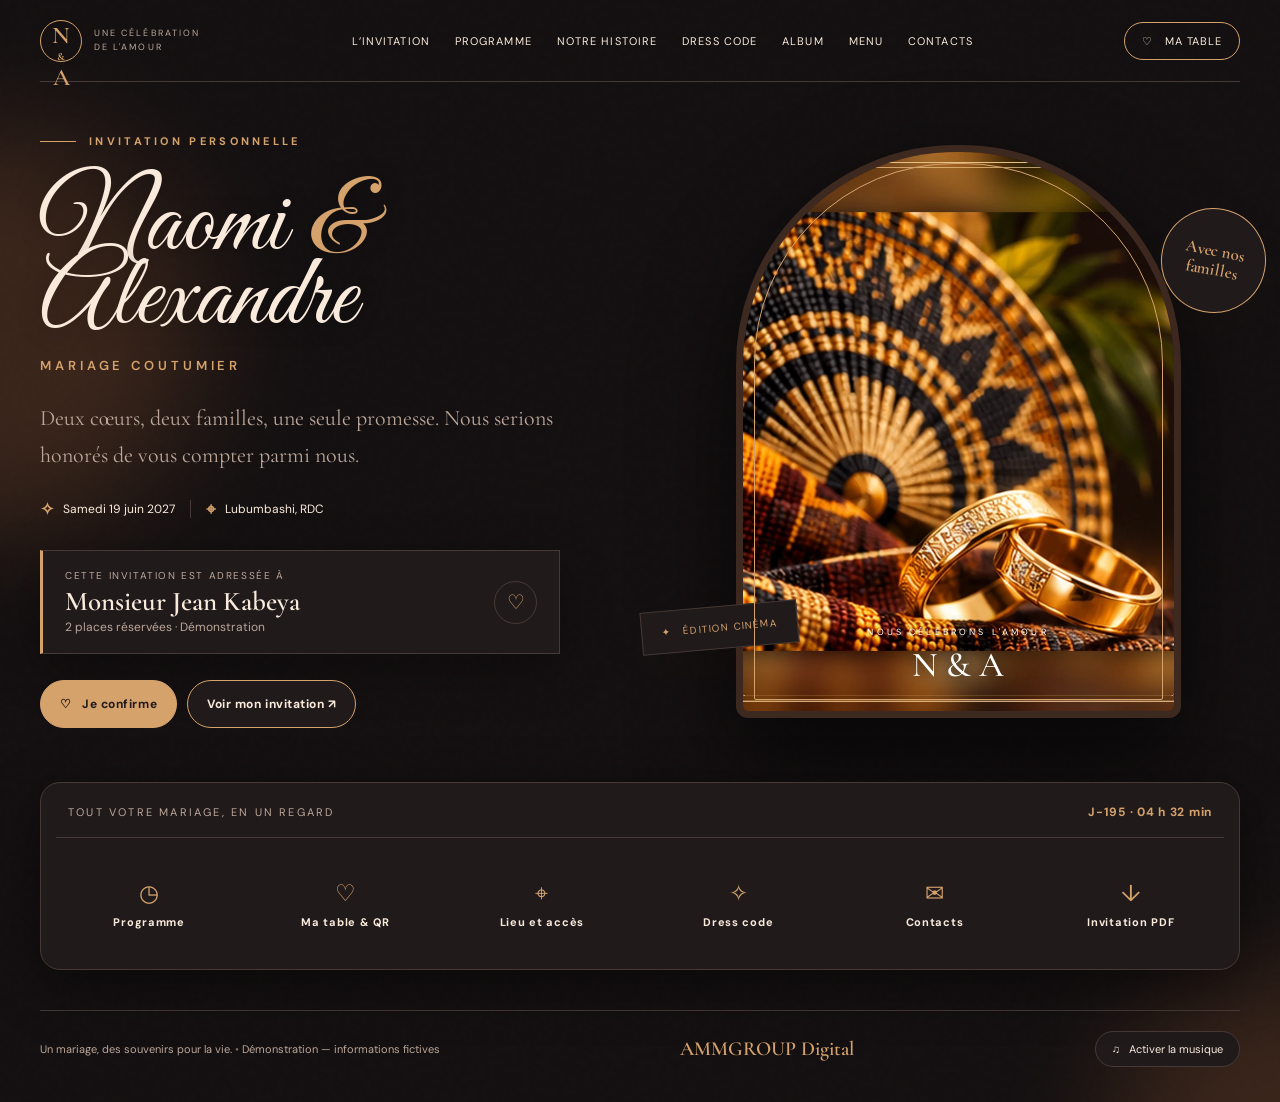
==== cinema/index.html @ 153737e4 "feat: initialisation AMMGROUP Invitations Premium V2" ====
<!doctype html><html lang="fr"><head><meta charset="utf-8"><meta name="viewport" content="width=device-width,initial-scale=1"><meta name="theme-color" content="#130f10"><title>Notre Histoire - Cinéma | Invitation au mariage coutumier — AMMGROUP Digital</title><meta name="description" content="Invitation interactive et personnalisée au mariage coutumier de Naomi et Alexandre. Programme, RSVP, table, PDF et contacts."><link rel="preconnect" href="https://fonts.googleapis.com"><link rel="stylesheet" href="../assets/base.css"><link rel="stylesheet" href="style.css"><link rel="icon" href="../assets/favicon.svg" type="image/svg+xml"></head><body data-theme="cinema"><div class="app-shell"><div class="grain"></div><div class="bg-orb orb-1"></div><div class="bg-orb orb-2"></div><div class="wrap"><header class="head"><a class="mark" href="../" aria-label="AMMGROUP : choisir un autre modèle"><span class="mark-icon">N<span style="font-size:11px">&</span>A</span><span class="mark-caption">Une célébration<br>de l'amour</span></a><nav class="desktop-nav" aria-label="Navigation principale"><button data-open="invitation">L’invitation</button><button data-open="programme">Programme</button><button data-open="histoire">Notre histoire</button><button data-open="tenue">Dress code</button><button data-open="galerie">Album</button><button data-open="menu">Menu</button><button data-open="contact">Contacts</button></nav><button class="header-action" data-open="table">♡ &nbsp; Ma table</button><button class="menu-toggle" id="menu-toggle" aria-label="Ouvrir le menu" aria-expanded="false" aria-controls="mobile-nav">☰</button></header><nav class="mobile-nav" id="mobile-nav" aria-label="Navigation mobile"><button data-open="invitation">L’invitation</button><button data-open="programme">Programme</button><button data-open="histoire">Notre histoire</button><button data-open="tenue">Dress code</button><button data-open="galerie">Album</button><button data-open="menu">Menu</button><button data-open="table">Ma table & QR</button><button data-open="contact">Contacts</button></nav><main><section class="hero"><div class="hero-copy reveal"><div class="hero-overline eyebrow">Invitation personnelle</div><h1><span id="couple-first">Naomi <span class="amp">&</span></span><span id="couple-second">Alexandre</span></h1><div class="occasion">Mariage coutumier</div><p class="lead">Deux cœurs, deux familles, une seule promesse. Nous serions honorés de vous compter parmi nous.</p><div class="mini-meta"><span><b>✧</b> <span data-date>19 juin 2027</span></span><i></i><span><b>⌖</b><span data-city>Lubumbashi, RDC</span></span></div><div class="personal"><div><div class="small">Cette invitation est adressée à</div><div class="guest" id="guest-name">Monsieur Jean Kabeya</div><div class="access" id="guest-places">2 places réservées • Démonstration</div></div><div class="seal">♡</div></div><div class="cta-row"><button class="btn primary" data-open="rsvp">♡ &nbsp; Je confirme</button><button class="btn secondary" data-open="invitation">Voir mon invitation ↗</button></div></div><div class="hero-art reveal2"><div class="art-panel"><img id="couple-photo" src="../assets/union-cinema.webp" alt="Illustration élégante d'alliances, de fleurs et d'ornements pour un mariage coutumier"><div class="art-overlay"><span>Nous célébrons l'amour</span><strong id="couple-art">N & A</strong></div></div><div class="art-sticker">Avec nos<br>familles</div><div class="art-detail">✦ &nbsp; édition cinéma</div></div></section><section class="bottom-bar reveal3" aria-label="Accès rapides"><div class="bar-top"><div class="caption">Tout votre mariage, en un regard</div><div class="countdown" id="countdown" aria-live="off">Chargement du compte à rebours…</div></div><div class="quick-grid"><button class="quick" data-open="programme"><span class="quick-icon">◷</span><span>Programme</span></button><button class="quick" data-open="table"><span class="quick-icon">♡</span><span>Ma table & QR</span></button><button class="quick" data-open="lieu"><span class="quick-icon">⌖</span><span>Lieu et accès</span></button><button class="quick" data-open="tenue"><span class="quick-icon">✧</span><span>Dress code</span></button><button class="quick" data-open="contact"><span class="quick-icon">✉</span><span>Contacts</span></button><button class="quick" data-open="pdf"><span class="quick-icon">↓</span><span>Invitation PDF</span></button></div></section></main><footer class="footer"><div>Un mariage, des souvenirs pour la vie. <span style="opacity:.6">•</span> <span id="footer-demo">Démonstration — informations fictives</span></div><span class="brand-sign">AMMGROUP Digital</span><button class="music" id="music-toggle" aria-pressed="false" title="La musique ne se lance que sur demande">♫ &nbsp; Activer la musique</button></footer></div></div><dialog id="content-dialog" aria-labelledby="dialog-title"><div class="dialog-head"><div><span class="kicker" id="dialog-kicker">Notre célébration</span><h2 id="dialog-title">Détails</h2></div><button class="dialog-close" id="dialog-close" aria-label="Fermer">×</button></div><div class="dialog-body" id="dialog-body"></div></dialog><div class="float-note" id="toast" hidden role="status"></div><audio id="music-audio" src="../assets/musique-originale.wav" loop preload="none"></audio><script src="../assets/config.js"></script><script src="../assets/site.js"></script></body></html>
---- assets/base.css ----
@import url('https://fonts.googleapis.com/css2?family=DM+Sans:wght@400;500;600;700&family=Cormorant+Garamond:wght@400;500;600;700&family=Great+Vibes&display=swap');
:root{--font-body:'DM Sans',Arial,sans-serif;--font-title:'Cormorant Garamond',Georgia,serif;--font-script:'Great Vibes','URW Chancery L','Brush Script MT',cursive;--bg:#fcfaf7;--paper:#fffefa;--ink:#342620;--muted:#89796e;--accent:#a47b43;--accent2:#d7af70;--line:#e4d8ca;--light:#f3ecdf;--dark:#37281c;--hero-image:none;--shadow:0 16px 45px rgba(53,34,13,.08)}
*{box-sizing:border-box}html{scroll-behavior:smooth}body{margin:0;background:var(--bg);color:var(--ink);font-family:var(--font-body);-webkit-font-smoothing:antialiased}button,input,textarea{font:inherit}button,a{ -webkit-tap-highlight-color:transparent}a{color:inherit}button{cursor:pointer}button:focus-visible,a:focus-visible,input:focus-visible{outline:3px solid var(--accent2);outline-offset:3px}.app-shell{min-height:100dvh;position:relative;overflow:hidden}.grain{position:absolute;inset:0;pointer-events:none;opacity:.11;background-image:url("data:image/svg+xml,%3Csvg viewBox='0 0 180 180' xmlns='http://www.w3.org/2000/svg'%3E%3Cfilter id='n'%3E%3CfeTurbulence type='fractalNoise' baseFrequency='.9' numOctaves='3' stitchTiles='stitch'/%3E%3C/filter%3E%3Crect width='180' height='180' filter='url(%23n)' opacity='.14'/%3E%3C/svg%3E");z-index:0}.bg-orb{position:absolute;border-radius:50%;pointer-events:none;filter:blur(60px);opacity:.33}.orb-1{width:400px;height:400px;background:var(--accent2);top:12%;left:-200px}.orb-2{width:350px;height:350px;background:var(--accent2);bottom:-220px;right:-180px}.wrap{width:min(1200px,calc(100% - 64px));margin:auto;position:relative;z-index:1}.head{height:82px;display:flex;align-items:center;justify-content:space-between;border-bottom:1px solid var(--line);gap:22px;position:relative;z-index:6}.mark{display:flex;align-items:center;gap:12px;text-decoration:none}.mark-icon{border:1px solid var(--accent);display:grid;place-items:center;width:42px;height:42px;border-radius:50%;font:600 24px var(--font-title);color:var(--accent)}.mark-caption{font-size:9px;letter-spacing:.23em;text-transform:uppercase;line-height:1.55;color:var(--muted)}.desktop-nav{display:flex;gap:25px;align-items:center}.desktop-nav button{border:0;background:none;padding:8px 0;font-size:11px;letter-spacing:.10em;text-transform:uppercase;color:var(--ink)}.desktop-nav button:hover{color:var(--accent)}.header-action{background:transparent;border:1px solid var(--accent);border-radius:99px;padding:11px 17px;font-size:11px;letter-spacing:.08em;text-transform:uppercase;color:var(--ink);white-space:nowrap}.header-action:hover{background:var(--accent);color:var(--bg)}.menu-toggle{display:none;border:1px solid var(--line);background:var(--paper);color:var(--ink);width:44px;height:44px;border-radius:50%;font-size:20px}.mobile-nav{display:none}.eyebrow{font-size:11px;letter-spacing:.30em;text-transform:uppercase;color:var(--accent);font-weight:700}.hero{min-height:600px;display:grid;grid-template-columns:1.08fr .92fr;gap:55px;align-items:center;padding:40px 0 32px}.hero-copy{padding:12px 0}.hero-overline{display:flex;align-items:center;gap:13px}.hero-overline::before{content:'';width:36px;height:1px;background:var(--accent)}.hero h1{font:500 clamp(4.8rem,8vw,8.7rem)/.72 var(--font-script);margin:42px 0 20px;letter-spacing:0;color:var(--ink)}.hero h1 span{display:block;white-space:nowrap}.hero h1 .amp{display:inline;color:var(--accent);padding:0 7px}.occasion{font:600 13px var(--font-body);text-transform:uppercase;letter-spacing:.30em;color:var(--accent);margin-top:20px}.lead{font:400 clamp(18px,2vw,22px)/1.65 var(--font-title);max-width:540px;color:var(--muted);margin:26px 0 25px}.mini-meta{display:flex;gap:15px;align-items:center;flex-wrap:wrap;font-size:12px;color:var(--ink)}.mini-meta span{display:flex;align-items:center;gap:9px}.mini-meta b{color:var(--accent);font-size:17px}.mini-meta i{width:1px;height:18px;background:var(--line)}.personal{margin:30px 0 26px;padding:18px 22px;background:var(--paper);border:1px solid var(--line);border-left:3px solid var(--accent);box-shadow:var(--shadow);max-width:520px;display:flex;justify-content:space-between;gap:15px;align-items:center}.personal .small{font-size:10px;letter-spacing:.16em;color:var(--muted);text-transform:uppercase}.personal .guest{font:600 27px/1.05 var(--font-title);margin:6px 0 3px}.personal .access{font-size:12px;color:var(--muted)}.personal .seal{width:43px;height:43px;border:1px solid var(--line);border-radius:50%;display:grid;place-items:center;font-size:20px;color:var(--accent);flex-shrink:0}.cta-row{display:flex;gap:10px;flex-wrap:wrap}.btn{border:1px solid var(--line);padding:15px 19px;border-radius:100px;background:var(--paper);color:var(--ink);font-size:12px;font-weight:700;letter-spacing:.045em;display:inline-flex;justify-content:center;align-items:center;gap:10px;text-decoration:none;transition:transform .18s,background .18s,box-shadow .18s}.btn:hover{transform:translateY(-2px);box-shadow:var(--shadow)}.btn.primary{color:var(--paper);background:var(--accent);border-color:var(--accent)}.btn.secondary{border-color:var(--accent)}.btn.ghost{background:transparent}.btn:disabled{opacity:.46;cursor:not-allowed;transform:none}.hero-art{position:relative;min-height:550px;display:grid;place-items:center}.art-panel{width:min(100%,445px);aspect-ratio:4/5.15;background:var(--paper);position:relative;border-radius:220px 220px 12px 12px;overflow:hidden;box-shadow:0 34px 80px rgba(32,18,12,.18);border:7px solid var(--paper)}.art-panel:before{content:'';position:absolute;inset:11px;border:1px solid var(--accent2);border-radius:200px 200px 2px 2px;z-index:2;pointer-events:none}.art-panel img{width:100%;height:100%;object-fit:cover;object-position:center;display:block}.art-overlay{position:absolute;left:24px;right:24px;bottom:25px;text-align:center;z-index:3;color:white;text-shadow:0 2px 15px rgba(0,0,0,.65)}.art-overlay span{font-size:9px;letter-spacing:.35em;text-transform:uppercase}.art-overlay strong{font:500 35px var(--font-title);display:block;margin-top:4px}.art-sticker{position:absolute;width:105px;height:105px;right:-26px;top:11%;border-radius:50%;border:1px solid var(--accent);background:var(--paper);display:flex;align-items:center;justify-content:center;text-align:center;padding:10px;font:600 17px/1.1 var(--font-title);transform:rotate(11deg);color:var(--accent);box-shadow:var(--shadow)}.art-detail{position:absolute;left:-35px;bottom:12%;background:var(--paper);border:1px solid var(--line);box-shadow:var(--shadow);padding:14px 19px;font-size:10px;letter-spacing:.12em;text-transform:uppercase;color:var(--accent);transform:rotate(-5deg)}.bottom-bar{margin:10px 0 40px;position:relative;z-index:2;background:var(--paper);border:1px solid var(--line);box-shadow:var(--shadow);padding:15px;border-radius:20px}.bar-top{display:flex;justify-content:space-between;align-items:center;gap:20px;padding:6px 12px 17px;border-bottom:1px solid var(--line)}.bar-top .caption{font-size:11px;letter-spacing:.2em;text-transform:uppercase;color:var(--muted)}.countdown{font-size:12px;letter-spacing:.06em;color:var(--accent);font-weight:700}.quick-grid{display:grid;grid-template-columns:repeat(6,1fr);gap:10px;padding-top:15px}.quick{display:flex;flex-direction:column;align-items:center;justify-content:center;min-height:101px;border-radius:14px;background:transparent;border:1px solid transparent;gap:11px;color:var(--ink);transition:background .2s,transform .2s,border-color .2s}.quick:hover{background:var(--light);border-color:var(--line);transform:translateY(-3px)}.quick-icon{font-size:23px;color:var(--accent);height:26px}.quick span:last-child{font-size:11px;font-weight:700;letter-spacing:.065em}.footer{border-top:1px solid var(--line);padding:20px 0 35px;display:flex;align-items:center;justify-content:space-between;gap:15px;font-size:11px;color:var(--muted)}.footer .brand-sign{font:600 20px var(--font-title);color:var(--accent)}.music{display:flex;align-items:center;gap:8px;border:1px solid var(--line);padding:10px 16px;background:var(--paper);border-radius:30px;color:var(--ink);font-size:11px}.music[aria-pressed=true]{border-color:var(--accent);color:var(--accent)}.float-note{position:fixed;bottom:18px;right:18px;z-index:8;background:var(--dark);color:#fff;padding:10px 16px;border-radius:50px;box-shadow:var(--shadow);font-size:11px;letter-spacing:.03em;max-width:calc(100% - 36px)}dialog{border:0;padding:0;width:min(630px,calc(100% - 30px));max-height:min(88dvh,850px);background:var(--paper);color:var(--ink);box-shadow:0 35px 110px rgba(20,13,8,.4);border-radius:19px;overflow:hidden}dialog::backdrop{background:rgba(18,11,16,.69);backdrop-filter:blur(8px)}.dialog-head{padding:24px 28px 18px;border-bottom:1px solid var(--line);display:flex;align-items:flex-start;justify-content:space-between;gap:20px}.dialog-head .kicker{color:var(--accent);letter-spacing:.22em;text-transform:uppercase;font-size:10px;font-weight:700}.dialog-head h2{font:500 45px/1 var(--font-title);margin:9px 0 0}.dialog-close{width:37px;height:37px;border:1px solid var(--line);border-radius:50%;background:transparent;color:var(--ink);font-size:23px;flex:none}.dialog-body{padding:25px 28px 30px;overflow-y:auto;max-height:calc(min(88dvh,850px) - 106px)}.dialog-body p{line-height:1.75;color:var(--muted);font-size:14px}.stack{display:grid;gap:13px}.infocard{padding:18px;border:1px solid var(--line);border-radius:12px;background:var(--bg)}.infocard h3{font:600 25px var(--font-title);margin:0 0 8px}.infocard p{margin:0}.timeline{display:grid;gap:0;padding-left:8px}.timeline-item{display:grid;grid-template-columns:75px 1fr;gap:14px;padding:10px 0 18px;position:relative}.timeline-item:not(:last-child):before{content:'';width:1px;background:var(--line);position:absolute;left:87px;top:40px;bottom:-3px}.time{font-weight:700;color:var(--accent);font-size:14px;padding-top:3px}.timeline-copy{position:relative;padding-left:17px}.timeline-copy:before{content:'';width:8px;height:8px;border-radius:50%;background:var(--accent);position:absolute;left:-3px;top:10px}.timeline-copy h3{margin:0;font:600 23px var(--font-title)}.timeline-copy p{margin:5px 0 0}.field{display:grid;gap:8px;font-size:12px;font-weight:700;color:var(--ink)}.field input,.field textarea{border:1px solid var(--line);background:var(--bg);border-radius:10px;padding:13px 15px;color:var(--ink);width:100%}.option-grid{display:grid;grid-template-columns:1fr 1fr;gap:10px;margin:7px 0}.choice{position:relative;padding:14px;display:flex;align-items:center;gap:8px;border:1px solid var(--line);border-radius:12px;font-size:12px}.choice:has(input:checked){border-color:var(--accent);background:var(--light)}.choice input{accent-color:var(--accent)}.muted{color:var(--muted)}.mini-grid{display:grid;grid-template-columns:repeat(2,1fr);gap:12px}.table-ticket{background:var(--bg);border:1px solid var(--line);border-radius:16px;padding:20px;text-align:center}.table-ticket .guest{font:500 31px var(--font-title)}.table-name{font:500 49px var(--font-title);color:var(--accent);line-height:1.1;margin:7px 0}.qr-wrap{display:inline-grid;place-items:center;position:relative;margin:18px auto 10px;padding:15px;border:2px solid var(--accent);border-radius:30px 30px 20px 20px;background:white}.qr-wrap:before{content:'♡';font:500 30px var(--font-title);position:absolute;top:-24px;color:var(--accent);background:var(--bg);padding:0 10px}.qr-wrap img{width:176px;height:176px;display:block;image-rendering:pixelated}.label{display:block;font-size:10px;letter-spacing:.18em;text-transform:uppercase;color:var(--muted)}.code{font:700 11px var(--font-body);color:var(--accent);letter-spacing:.12em}.contact-person{padding:16px;border:1px solid var(--line);border-radius:12px}.contact-buttons{display:flex;gap:7px;flex-wrap:wrap;margin-top:12px}.contact-buttons a{font-size:11px;padding:10px 13px}.gallery{display:grid;grid-template-columns:repeat(3,1fr);gap:9px}.gallery figure{margin:0;background:var(--light);height:155px;overflow:hidden;border-radius:10px}.gallery figure img{width:100%;height:100%;object-fit:cover}.gallery img.grayscale{filter:grayscale(1)}.notice{background:var(--light);border-left:3px solid var(--accent);padding:13px;font-size:12px;color:var(--muted);line-height:1.6;border-radius:0 8px 8px 0}.visually-hidden{position:absolute!important;height:1px;width:1px;overflow:hidden;clip:rect(0,0,0,0)}.reveal{animation:appear .8s ease both}.reveal2{animation:appear .95s .17s ease both}.reveal3{animation:appear 1s .32s ease both}@keyframes appear{from{opacity:0;transform:translateY(15px)}to{opacity:1;transform:translateY(0)}}
@media(max-width:1060px){.desktop-nav{gap:13px}.desktop-nav button{font-size:10px}.hero{gap:24px}.hero h1{font-size:clamp(4rem,8vw,7.5rem)}.art-sticker{right:-10px}.art-detail{left:-12px}}
@media(max-width:820px){.wrap{width:min(100% - 36px,640px)}.head{height:72px}.desktop-nav,.header-action{display:none}.menu-toggle{display:grid;place-items:center}.mobile-nav{display:none;position:absolute;left:0;right:0;top:72px;background:var(--paper);box-shadow:var(--shadow);padding:10px;border:1px solid var(--line);border-radius:0 0 16px 16px;z-index:15;grid-template-columns:1fr 1fr;gap:8px}.mobile-nav.open{display:grid}.mobile-nav button{border:1px solid var(--line);padding:15px 7px;border-radius:10px;color:var(--ink);background:var(--bg);font-size:12px}.hero{display:flex;flex-direction:column-reverse;min-height:auto;gap:13px;padding:20px 0 22px}.hero-art{min-height:0;width:min(100%,440px);margin:auto}.art-panel{width:min(100%,370px);aspect-ratio:16/13;border-radius:170px 170px 12px 12px}.art-panel:before{border-radius:160px 160px 3px 3px}.art-panel img{object-position:center 45%}.art-overlay strong{font-size:24px}.art-sticker{width:72px;height:72px;right:0;top:10%;font-size:13px}.art-detail{left:-6px;bottom:14%;font-size:8px}.hero-copy{text-align:center;width:100%}.hero-overline{justify-content:center}.hero h1{font-size:clamp(4.3rem,14vw,7rem);margin:30px 0 10px}.hero h1 span{white-space:normal}.lead{margin:15px auto 20px;font-size:19px;line-height:1.35}.occasion{margin-top:12px;font-size:10px}.mini-meta{justify-content:center;font-size:11px}.personal{text-align:left;margin:20px auto;max-width:420px}.cta-row{justify-content:center}.bottom-bar{margin-bottom:20px}.quick-grid{grid-template-columns:repeat(3,1fr);gap:3px}.quick{min-height:88px;gap:7px}.quick span:last-child{font-size:10px}.bar-top{align-items:flex-start}.countdown{text-align:right}.footer{flex-wrap:wrap}.float-note{bottom:10px}.footer .brand-sign{display:none}}
@media(max-width:450px){.wrap{width:calc(100% - 28px)}.mark-caption{font-size:8px}.mark-icon{width:37px;height:37px}.hero-art{width:100%}.art-panel{width:100%;aspect-ratio:4/3.4}.hero h1{font-size:clamp(3.75rem,17vw,6.5rem)}.cta-row .btn{flex:1;font-size:11px;padding:14px 10px}.personal .guest{font-size:23px}.bar-top{padding:5px 3px 12px}.bar-top .caption{font-size:10px}.countdown{font-size:10px}.bottom-bar{padding:10px}.quick{min-height:82px}.quick-icon{font-size:21px}.footer{justify-content:center;text-align:center}.dialog-head{padding:20px}.dialog-head h2{font-size:37px}.dialog-body{padding:18px 20px 24px}.mini-grid{grid-template-columns:1fr}.option-grid{grid-template-columns:1fr}.gallery figure{height:100px}}
@media(prefers-reduced-motion:reduce){*,*:before,*:after{scroll-behavior:auto!important;animation:none!important;transition:none!important}}
---- cinema/style.css ----
body{--bg:#130f10;--paper:#211a1b;--ink:#f9eadc;--muted:#bca79a;--accent:#d5a26c;--accent2:#89522f;--line:#473a36;--light:#332622;--dark:#0b0909}.hero{grid-template-columns:1fr .97fr}.hero h1{text-shadow:0 3px 25px #0005}.art-panel{border-color:#3e2921;box-shadow:0 35px 95px #000a}.art-panel:before{border-color:#d5a26c}.personal{box-shadow:0 15px 50px #0005}.bottom-bar{box-shadow:0 15px 55px #0007}.qr-wrap{background:white}.art-overlay{text-shadow:0 1px 15px #000}.float-note{background:#d5a26c;color:#1a1110}
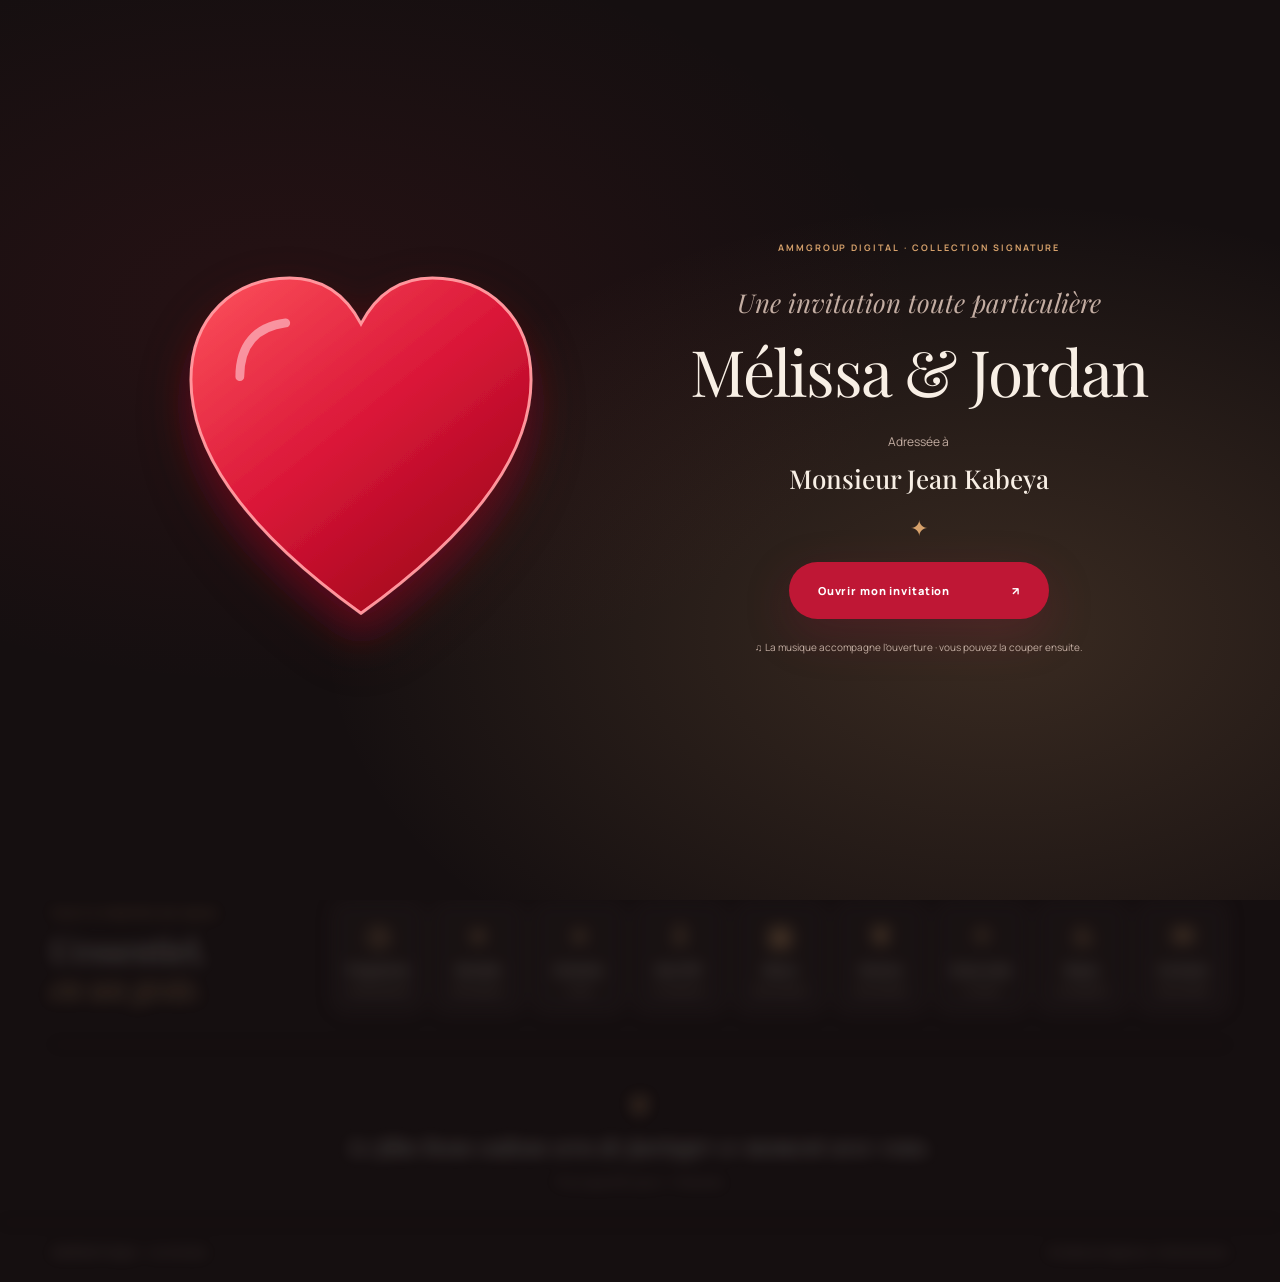
==== commit 5c3f6c10: "feat: migration vers V7 HTML CSS JavaScript" ====
--- a/cinema/index.html
+++ b/cinema/index.html
@@ -1 +1,10 @@
-<!doctype html><html lang="fr"><head><meta charset="utf-8"><meta name="viewport" content="width=device-width,initial-scale=1"><meta name="theme-color" content="#130f10"><title>Notre Histoire - Cinéma | Invitation au mariage coutumier — AMMGROUP Digital</title><meta name="description" content="Invitation interactive et personnalisée au mariage coutumier de Naomi et Alexandre. Programme, RSVP, table, PDF et contacts."><link rel="preconnect" href="https://fonts.googleapis.com"><link rel="stylesheet" href="../assets/base.css"><link rel="stylesheet" href="style.css"><link rel="icon" href="../assets/favicon.svg" type="image/svg+xml"></head><body data-theme="cinema"><div class="app-shell"><div class="grain"></div><div class="bg-orb orb-1"></div><div class="bg-orb orb-2"></div><div class="wrap"><header class="head"><a class="mark" href="../" aria-label="AMMGROUP : choisir un autre modèle"><span class="mark-icon">N<span style="font-size:11px">&</span>A</span><span class="mark-caption">Une célébration<br>de l'amour</span></a><nav class="desktop-nav" aria-label="Navigation principale"><button data-open="invitation">L’invitation</button><button data-open="programme">Programme</button><button data-open="histoire">Notre histoire</button><button data-open="tenue">Dress code</button><button data-open="galerie">Album</button><button data-open="menu">Menu</button><button data-open="contact">Contacts</button></nav><button class="header-action" data-open="table">♡ &nbsp; Ma table</button><button class="menu-toggle" id="menu-toggle" aria-label="Ouvrir le menu" aria-expanded="false" aria-controls="mobile-nav">☰</button></header><nav class="mobile-nav" id="mobile-nav" aria-label="Navigation mobile"><button data-open="invitation">L’invitation</button><button data-open="programme">Programme</button><button data-open="histoire">Notre histoire</button><button data-open="tenue">Dress code</button><button data-open="galerie">Album</button><button data-open="menu">Menu</button><button data-open="table">Ma table & QR</button><button data-open="contact">Contacts</button></nav><main><section class="hero"><div class="hero-copy reveal"><div class="hero-overline eyebrow">Invitation personnelle</div><h1><span id="couple-first">Naomi <span class="amp">&</span></span><span id="couple-second">Alexandre</span></h1><div class="occasion">Mariage coutumier</div><p class="lead">Deux cœurs, deux familles, une seule promesse. Nous serions honorés de vous compter parmi nous.</p><div class="mini-meta"><span><b>✧</b> <span data-date>19 juin 2027</span></span><i></i><span><b>⌖</b><span data-city>Lubumbashi, RDC</span></span></div><div class="personal"><div><div class="small">Cette invitation est adressée à</div><div class="guest" id="guest-name">Monsieur Jean Kabeya</div><div class="access" id="guest-places">2 places réservées • Démonstration</div></div><div class="seal">♡</div></div><div class="cta-row"><button class="btn primary" data-open="rsvp">♡ &nbsp; Je confirme</button><button class="btn secondary" data-open="invitation">Voir mon invitation ↗</button></div></div><div class="hero-art reveal2"><div class="art-panel"><img id="couple-photo" src="../assets/union-cinema.webp" alt="Illustration élégante d'alliances, de fleurs et d'ornements pour un mariage coutumier"><div class="art-overlay"><span>Nous célébrons l'amour</span><strong id="couple-art">N & A</strong></div></div><div class="art-sticker">Avec nos<br>familles</div><div class="art-detail">✦ &nbsp; édition cinéma</div></div></section><section class="bottom-bar reveal3" aria-label="Accès rapides"><div class="bar-top"><div class="caption">Tout votre mariage, en un regard</div><div class="countdown" id="countdown" aria-live="off">Chargement du compte à rebours…</div></div><div class="quick-grid"><button class="quick" data-open="programme"><span class="quick-icon">◷</span><span>Programme</span></button><button class="quick" data-open="table"><span class="quick-icon">♡</span><span>Ma table & QR</span></button><button class="quick" data-open="lieu"><span class="quick-icon">⌖</span><span>Lieu et accès</span></button><button class="quick" data-open="tenue"><span class="quick-icon">✧</span><span>Dress code</span></button><button class="quick" data-open="contact"><span class="quick-icon">✉</span><span>Contacts</span></button><button class="quick" data-open="pdf"><span class="quick-icon">↓</span><span>Invitation PDF</span></button></div></section></main><footer class="footer"><div>Un mariage, des souvenirs pour la vie. <span style="opacity:.6">•</span> <span id="footer-demo">Démonstration — informations fictives</span></div><span class="brand-sign">AMMGROUP Digital</span><button class="music" id="music-toggle" aria-pressed="false" title="La musique ne se lance que sur demande">♫ &nbsp; Activer la musique</button></footer></div></div><dialog id="content-dialog" aria-labelledby="dialog-title"><div class="dialog-head"><div><span class="kicker" id="dialog-kicker">Notre célébration</span><h2 id="dialog-title">Détails</h2></div><button class="dialog-close" id="dialog-close" aria-label="Fermer">×</button></div><div class="dialog-body" id="dialog-body"></div></dialog><div class="float-note" id="toast" hidden role="status"></div><audio id="music-audio" src="../assets/musique-originale.wav" loop preload="none"></audio><script src="../assets/config.js"></script><script src="../assets/site.js"></script></body></html>+<!doctype html><html lang="fr"><head><meta charset="utf-8"><meta name="viewport" content="width=device-width,initial-scale=1"><meta name="theme-color" content="#f8f3eb"><meta name="description" content="Invitation personnelle à un mariage coutumier : RSVP, programme, photos, table et PDF."><title>Invitation personnelle | AMMGROUP Digital</title><link rel="stylesheet" href="../assets/css/style.css"></head><body class="invite-body" data-theme="cinema">
+<div id="opening" class="opening" role="region" aria-label="Ouverture de l’invitation"><div class="opening-glow"></div><div class="opening-inner"><div class="opening-visual" aria-hidden="true"><svg class="opening-illustration envelope-illustration" viewBox="0 0 460 360"><defs><linearGradient id="redEnv" x1="0" y1="0" x2="1" y2="1"><stop stop-color="#f76c66"/><stop offset=".5" stop-color="#b90b24"/><stop offset="1" stop-color="#6d0820"/></linearGradient><linearGradient id="redFlap" x1="0" y1="0" x2="1" y2="1"><stop stop-color="#f87c77"/><stop offset="1" stop-color="#a5112a"/></linearGradient><filter id="envShadow" x="-30%" y="-40%" width="180%" height="200%"><feDropShadow dx="0" dy="20" stdDeviation="16" flood-color="#520018" flood-opacity=".3"/></filter></defs><g filter="url(#envShadow)"><rect x="40" y="79" width="380" height="240" rx="16" fill="url(#redEnv)"/><path d="M40 93 L230 218 L420 93" fill="none" stroke="#ffa5a2" stroke-opacity=".35" stroke-width="4"/><path d="M40 315 L201 188 Q230 165 259 188 L420 315" fill="#b71d33"/><path class="flap" d="M40 80 L230 223 L420 80 Z" fill="url(#redFlap)" stroke="#f7a3a0" stroke-opacity=".28"/><circle cx="230" cy="221" r="35" fill="#eac799" stroke="#bd9a65" stroke-width="3"/><text x="230" y="230" fill="#9a1a31" font-size="30" text-anchor="middle">♥</text></g></svg>
+<svg class="opening-illustration heart-illustration" viewBox="0 0 440 440"><defs><linearGradient id="trueRedHeart" x1=".1" y1="0" x2=".9" y2="1"><stop stop-color="#fa4c58"/><stop offset=".46" stop-color="#da1738"/><stop offset="1" stop-color="#950015"/></linearGradient><filter id="heartShadow" x="-50%" y="-50%" width="200%" height="200%"><feDropShadow dx="0" dy="24" stdDeviation="19" flood-color="#a30021" flood-opacity=".42"/></filter></defs><path d="M220 387 C170 351 46 258 46 148 C46 84 90 44 147 44 C183 44 206 64 220 91 C234 64 257 44 293 44 C350 44 394 84 394 148 C394 258 270 351 220 387 Z" fill="url(#trueRedHeart)" stroke="#ff959c" stroke-width="3" filter="url(#heartShadow)"/><path d="M96 145 C96 113 112 94 143 90" fill="none" stroke="#ffc4cc" stroke-width="9" stroke-linecap="round" opacity=".65"/></svg>
+<svg class="opening-illustration rose-illustration" viewBox="0 0 430 465"><defs><linearGradient id="petalRed" x1="0" x2="1" y1="0" y2="1"><stop stop-color="#fb6a72"/><stop offset=".45" stop-color="#d80d34"/><stop offset="1" stop-color="#87001a"/></linearGradient><linearGradient id="roseLeaf" x1="0" x2="1" y1="0" y2="1"><stop stop-color="#7f9d62"/><stop offset="1" stop-color="#1b4733"/></linearGradient></defs><path d="M220 268 C220 332 208 380 216 451" fill="none" stroke="#356a45" stroke-width="15" stroke-linecap="round"/><path d="M213 363 C154 347 144 307 105 317 C121 365 151 385 213 378" fill="url(#roseLeaf)"/><path d="M216 401 C274 377 293 343 331 352 C300 404 270 418 218 417" fill="url(#roseLeaf)"/><g class="rose-petals"><path d="M218 285 C146 273 102 220 121 156 C144 92 199 103 221 148 C251 89 312 96 326 158 C339 225 288 276 218 285" fill="url(#petalRed)"/><path d="M217 284 C160 257 136 211 150 167 C174 134 203 155 219 190 C240 145 280 132 299 177 C308 219 279 263 217 284" fill="#bd0a2a"/><path d="M218 271 C181 252 170 217 184 193 C199 171 222 184 225 209 C242 183 263 190 269 216 C270 238 246 261 218 271" fill="#f34459"/><path d="M204 238 Q216 219 232 230 Q241 243 219 252 Q202 253 204 238" fill="#79001d"/><path d="M140 157 C114 138 110 106 131 89 C159 70 190 91 210 130" fill="#e31b3d" opacity=".93"/><path d="M271 129 C295 82 324 77 341 99 C353 117 344 146 317 169" fill="#e52e46" opacity=".92"/></g></svg></div>
+<div class="opening-copy"><span class="fine-overline">AMMGROUP DIGITAL · COLLECTION SIGNATURE</span><p class="opening-intro">Une invitation toute particulière</p><h1 id="opening-names">Un instant pour l’éternité</h1><p class="opening-guest">Adressée à <strong id="opening-guest-name">votre nom</strong></p><div class="opening-rule">✦</div><button id="open-invitation" class="open-action" disabled type="button">Ouvrir mon invitation <span>↗</span></button><p class="opening-audio"><span aria-hidden="true">♫</span> La musique accompagne l’ouverture · vous pouvez la couper ensuite.</p></div></div></div>
+<div class="invitation-page" id="invitation-page" inert><div class="page-ambient" aria-hidden="true"></div><header class="invite-nav"><a class="invite-logo" href="../index.html" aria-label="Catalogue AMMGROUP Digital"><span class="brand-seal">A<span>✦</span>M</span><span>Notre <em>union</em><small>MARIAGE COUTUMIER</small></span></a><nav class="invite-links" aria-label="Navigation"><button data-view="invitation">Invitation</button><button data-view="programme">Programme</button><button data-view="histoire">Histoire</button><button data-view="tenue">Tenue</button><button data-view="galerie">Galerie</button><button data-view="table">Ma table</button><button data-view="contact">Contacts</button></nav><button id="music-toggle" class="music-control" aria-pressed="false" type="button"><span>♫</span> <span id="music-label">Musique</span></button></header>
+<main class="invite-main"><section class="invite-hero"><div class="hero-message"><div class="hero-kicker"><span class="tiny-flower">✦</span> AVEC LA BÉNÉDICTION DE NOS FAMILLES</div><p class="hero-minititle">Une histoire, deux familles, un avenir.</p><h1 class="couple-names"><span id="bride-name"></span><small>&</small><span id="groom-name"></span></h1><div class="wedding-kind">MARIAGE COUTUMIER</div><p class="hero-motto" id="hero-motto"></p><div class="guest-note"><span>INVITATION PERSONNELLE ADRESSÉE À</span><strong id="guest-full-name"></strong><small id="guest-places"></small></div><div class="hero-facts"><span id="hero-date"></span><i>✦</i><span id="hero-city"></span></div><div class="hero-buttons"><button class="primary-cta" data-view="rsvp">Confirmer ma présence <span>↗</span></button><button class="secondary-cta" data-view="invitation">Découvrir les détails</button></div></div><div class="hero-visual"><div class="vertical-gallery" id="vertical-gallery" aria-label="Album des mariés, défilement vertical"><div class="gallery-stack" id="gallery-stack"></div><div class="gallery-shade"></div><div class="gallery-float"><span>NOTRE HISTOIRE EN IMAGES</span><strong id="gallery-caption">Notre plus beau chapitre</strong></div><div class="gallery-counter"><span id="gallery-current">01</span> / <span id="gallery-total">03</span></div><div class="gallery-nav"><button id="gallery-prev" aria-label="Photo précédente" title="Photo précédente">↑</button><button id="gallery-next" aria-label="Photo suivante" title="Photo suivante">↓</button></div><span class="gallery-caption-disclaimer">PHOTOS D’ILLUSTRATION</span></div></div></section>
+<section class="action-section" aria-label="Accès rapides"><div class="action-header"><span class="eyebrow">TOUT À PORTÉE DE MAIN</span><h2>L’essentiel,<br><em>en un geste.</em></h2></div><div class="action-cards"><button data-view="programme"><span>◷</span> Programme <small>Le déroulement</small></button><button data-view="table"><span>♥</span> Ma table <small>QR & places</small></button><button data-view="lieu"><span>⌖</span> Itinéraire <small>Le lieu</small></button><button data-view="pdf"><span>⇩</span> Mon PDF <small>À conserver</small></button><button data-view="galerie"><span>▧</span> Album <small>Nos instants</small></button><button data-view="histoire"><span>❦</span> Histoire <small>Nos familles</small></button><button data-view="tenue"><span>✧</span> Dress code <small>La tenue</small></button><button data-view="menu"><span>♨</span> Repas <small>La réception</small></button><button data-view="contact"><span>✉</span> Contacts <small>Nous joindre</small></button></div></section>
+<section class="closing-line"><div class="closing-ornament">❦</div><p>Le plus beau cadeau sera de partager ce moment avec vous.</p><span id="countdown">Le grand jour approche...</span></section></main><footer class="invite-footer"><span>AMMGROUP Digital — L’art d’inviter</span><span>© Collection Signature · Démonstration</span></footer><div class="mobile-dock"><button data-view="rsvp"><span>♡</span>Confirmer</button><button data-view="programme"><span>◷</span>Programme</button><button data-view="table"><span>♥</span>Ma table</button><button data-view="contact"><span>✉</span>Contact</button></div></div>
+<dialog id="detail-modal" aria-labelledby="modal-title"><div class="modal-top"><div><span class="eyebrow" id="modal-overline">LES DÉTAILS DU GRAND JOUR</span><h2 id="modal-title">Invitation</h2></div><button class="modal-close" id="modal-close" aria-label="Fermer">×</button></div><div class="modal-inner" id="modal-inner"></div></dialog><div id="toast" class="toast" role="status" hidden></div><audio id="background-music" preload="auto" loop></audio><script src="../assets/js/data.js"></script><script src="../assets/js/store.js"></script><script src="../assets/js/qrcode.js"></script><script src="../assets/js/invitation.js" defer></script></body></html>
--- a/assets/css/style.css
+++ b/assets/css/style.css
@@ -0,0 +1,29 @@
+@import url('https://fonts.googleapis.com/css2?family=DM+Sans:wght@400;500;600;700&family=Great+Vibes&family=Manrope:wght@400;500;600;700;800&family=Playfair+Display:ital,wght@0,400;0,500;0,600;1,400;1,500&display=swap');
+:root{--serif:'Playfair Display',Georgia,serif;--script:'Great Vibes','Brush Script MT',cursive;--sans:'Manrope','DM Sans',Arial,sans-serif;--wine:#a91534;--red:#cc1639;--champagne:#bb956b;--easing:cubic-bezier(.22,1,.36,1)}
+*{box-sizing:border-box}html{scroll-behavior:smooth}body{margin:0;font:400 14px/1.65 var(--sans);-webkit-font-smoothing:antialiased;overflow-x:hidden}button,input,select,textarea{font:inherit}button{cursor:pointer}a{color:inherit;text-decoration:none}img{display:block;max-width:100%}button:focus-visible,input:focus-visible,textarea:focus-visible,select:focus-visible,a:focus-visible{outline:3px solid #c94c60;outline-offset:3px}button:disabled{opacity:.55;cursor:wait}[hidden]{display:none!important}h1,h2,h3,p{margin-top:0}.eyebrow,.fine-overline{font:700 10px/1.5 var(--sans);letter-spacing:.22em;text-transform:uppercase}.eyebrow{color:var(--accent,#ae835d)}
+.brand{display:flex;gap:13px;align-items:center;font:700 16px/1.1 var(--sans);letter-spacing:.05em}.brand em,.invite-logo em{font:italic 18px var(--serif);letter-spacing:0}.brand small,.invite-logo small{display:block;font:600 9px/1.6 var(--sans);letter-spacing:.23em;color:#9c8c83;margin-top:6px}.brand-seal{font:600 21px var(--serif);display:flex;gap:2px;align-items:center;justify-content:center;border:1px solid currentColor;width:48px;height:48px;border-radius:50%;flex:none}.brand-seal span{font-size:11px;color:#b89668}
+/* The public collection */
+.catalog-body{color:#342928;background:#f8f4ef}.catalog-shell{max-width:1500px;margin:auto;padding:0 5%}.catalog-nav{display:flex;align-items:center;justify-content:space-between;min-height:102px;border-bottom:1px solid #e7dcd3}.nav-admin{font-size:11px;text-transform:uppercase;font-weight:700;letter-spacing:.12em;padding:14px 22px;border:1px solid #d8c7bb;border-radius:999px}.nav-admin span{margin-left:12px;color:#b08668}.catalog-intro{text-align:center;padding:95px 0 62px;position:relative}.gold-line{width:48px;height:2px;background:#b99362;margin:0 auto 24px}.catalog-intro .eyebrow{color:#b18a6a}.catalog-intro h1{font:400 clamp(48px,6.6vw,92px)/1.12 var(--serif);letter-spacing:-.045em;margin:25px 0}.catalog-intro h1 em{color:#b42844;font-weight:400}.catalog-subtitle{font-size:15px;color:#756a67;max-width:680px;margin:0 auto 25px;line-height:1.9}.catalog-badges{display:flex;justify-content:center;gap:9px;flex-wrap:wrap}.catalog-badges span{padding:7px 14px;border:1px solid #ded1c6;border-radius:999px;font-size:10px;letter-spacing:.08em}.collection{display:grid;grid-template-columns:repeat(3,minmax(0,1fr));gap:22px;margin-bottom:74px}.collection-card{min-width:0;border-radius:16px;overflow:hidden;background:#fff;border:1px solid #e7dad1;box-shadow:0 22px 65px #503c2b12;transition:transform .35s var(--easing),box-shadow .35s var(--easing)}.collection-card:hover{transform:translateY(-9px);box-shadow:0 28px 70px #503c2b1f}.collection-photo{height:355px;position:relative;overflow:hidden;background:#c2a78d}.collection-photo img{width:100%;height:100%;object-fit:cover;transition:transform 1s var(--easing)}.collection-card:hover img{transform:scale(1.055)}.collection-photo:after{content:'';position:absolute;inset:35% 0 0;background:linear-gradient(transparent,#09080b9a)}.model-index{position:absolute;z-index:2;top:24px;left:25px;color:#fff;font-size:10px;letter-spacing:.18em;font-weight:700}.mini-petal{position:absolute;z-index:2;bottom:12px;right:24px;font:54px var(--serif);color:#ffe8cd}.collection-info{padding:30px 28px 27px;min-height:302px;display:flex;flex-direction:column;justify-content:space-between}.collection-info h2{font:400 31px/1.25 var(--serif);letter-spacing:-.025em;margin:8px 0 12px}.collection-info p:not(.eyebrow){font-size:12px;color:#77706c;line-height:1.8}.collection-cta{border-bottom:1px solid #b79472;padding:13px 0;font-weight:800;font-size:11px;letter-spacing:.1em;text-transform:uppercase;display:flex;align-items:center;justify-content:space-between}.collection-cta span{font-size:21px;font-weight:400}.catalog-note{font-size:11px;color:#938582;max-width:980px;margin:10px auto 40px;text-align:center}.catalog-footer{text-align:center;border-top:1px solid #e1d6cd;padding:26px;color:#796c67;font-size:11px;letter-spacing:.1em}.catalog-footer span{color:#bc2e43;margin:0 8px}
+/* Invitation themes */
+.invite-body,.table-page{--ink:#302824;--paper:#faf5ec;--surface:#fffdf8;--muted:#766e68;--accent:#ab8658;--border:#e8d9c8;--gold:#b69467;--button:#35271f;--cream:#f3e7d5;color:var(--ink);background:var(--paper)}
+.invite-body[data-theme=cinema],.table-page[data-theme=cinema]{--ink:#f8efe5;--paper:#150f10;--surface:#21191a;--muted:#c3ada2;--accent:#d6a16b;--border:#564044;--gold:#d7a979;--button:#ddb184;--cream:#291c1b}
+.invite-body[data-theme=violet],.table-page[data-theme=violet]{--ink:#fbf0ff;--paper:#230f36;--surface:#321c47;--muted:#d7c6de;--accent:#e6c29e;--border:#71517d;--gold:#e8c7a2;--button:#f5d8b5;--cream:#3a1d50}
+.invite-body{min-height:100vh}.invite-body:not(.is-opened) .invitation-page{pointer-events:none;opacity:.32;filter:blur(8px)}.invitation-page{position:relative;isolation:isolate;transition:opacity .9s ease,filter .9s ease;min-height:100vh;overflow:hidden}.page-ambient{position:absolute;z-index:-1;inset:0;pointer-events:none;background:radial-gradient(ellipse 48% 50% at 83% 19%,color-mix(in srgb,var(--accent),transparent 90%),transparent 75%)}.invite-body[data-theme=violet] .page-ambient{background:radial-gradient(circle at 20% 24%,#bb83eb19,transparent 40%),radial-gradient(circle at 94% 25%,#c594aa12,transparent 30%)}
+.invite-nav{height:86px;max-width:1400px;margin:0 auto;padding:0 4%;display:flex;align-items:center;justify-content:space-between;gap:20px;border-bottom:1px solid var(--border);position:relative;z-index:8}.invite-logo{display:flex;align-items:center;gap:12px;font:500 24px var(--serif);line-height:1.1}.invite-logo small{color:var(--muted)}.invite-links{display:flex;gap:32px}.invite-links button{background:none;border:0;color:var(--ink);font-weight:600;font-size:11px;letter-spacing:.04em}.invite-links button:hover{color:var(--accent)}.music-control{color:var(--ink);border:1px solid var(--border);background:var(--surface);padding:11px 17px;border-radius:999px;font-size:11px}.music-control>span:first-child{color:var(--accent);font-size:16px;padding-right:6px}
+.invite-main{max-width:1400px;margin:auto;padding:18px 4% 0}.invite-hero{display:grid;grid-template-columns:49% 51%;gap:0;min-height:640px}.hero-message{position:relative;padding:54px 4% 44px 0;display:flex;flex-direction:column;align-items:flex-start;justify-content:center;z-index:3}.hero-kicker{font-size:10px;font-weight:800;color:var(--accent);letter-spacing:.18em}.tiny-flower{margin-right:8px}.hero-minititle{color:var(--muted);font:italic 21px var(--serif);margin:26px 0 13px}.couple-names{font:400 clamp(62px,6.4vw,110px)/.94 var(--script);letter-spacing:.005em;margin:15px 0 20px;display:flex;flex-direction:column;align-items:flex-start}.couple-names small{color:var(--accent);font:italic 45px var(--serif);margin:-5px 0 0 26%}.couple-names span:last-child{margin-left:18%}.wedding-kind{font:700 10px var(--sans);letter-spacing:.36em;color:var(--accent)}.hero-motto{font:italic 20px/1.55 var(--serif);color:var(--muted);margin:20px 0 22px;max-width:510px}.guest-note{padding:17px 19px;border:1px solid var(--border);border-radius:16px;background:var(--surface);width:min(430px,100%);box-shadow:0 12px 40px #00000009}.guest-note span{display:block;letter-spacing:.17em;font-weight:800;font-size:9px;color:var(--accent)}.guest-note strong{display:block;font:500 26px var(--serif);margin:4px 0}.guest-note small{font-size:11px;color:var(--muted)}.hero-facts{display:flex;gap:12px;align-items:center;margin:21px 0 20px;font-weight:600;font-size:11px}.hero-facts i{color:var(--accent);font-size:11px}.hero-buttons{display:flex;gap:9px;flex-wrap:wrap}.primary-cta,.secondary-cta,.open-action{display:inline-flex;align-items:center;justify-content:space-between;gap:19px;min-height:50px;border-radius:999px;padding:13px 23px;font-weight:800;font-size:11px;letter-spacing:.08em;transition:transform .25s var(--easing),box-shadow .25s var(--easing)}.primary-cta{background:var(--button);border:1px solid var(--button);color:var(--paper)}.invite-body[data-theme=cinema] .primary-cta,.invite-body[data-theme=violet] .primary-cta{color:#251418}.primary-cta:hover,.secondary-cta:hover{transform:translateY(-3px);box-shadow:0 15px 35px #00000018}.secondary-cta{border:1px solid var(--border);color:var(--ink);background:var(--surface)}
+.hero-visual{min-width:0;position:relative;padding:16px 0 0 25px}.vertical-gallery{position:relative;height:620px;overflow:hidden;border-radius:220px 220px 18px 18px;background:#a49086;box-shadow:0 32px 95px #00000026;border:1px solid #ffffff22}.invite-body[data-theme=cinema] .vertical-gallery{border-radius:12px;height:630px}.invite-body[data-theme=violet] .vertical-gallery{border-radius:240px 240px 20px 20px;border:5px solid #e7cae42a}.gallery-stack{height:100%;width:100%;display:flex;flex-direction:column;transition:transform 1.15s var(--easing);will-change:transform}.gallery-photo{height:100%;flex:0 0 100%;position:relative}.gallery-photo img{width:100%;height:100%;object-fit:cover;object-position:center 32%;filter:saturate(.92)}.gallery-shade{position:absolute;inset:35% 0 0;pointer-events:none;background:linear-gradient(transparent,#100a0bce)}.gallery-float{position:absolute;left:7%;bottom:45px;color:#fff}.gallery-float span{font-size:9px;font-weight:800;letter-spacing:.17em;color:#f4d5ae}.gallery-float strong{font:400 27px var(--serif);display:block;margin-top:8px}.gallery-counter{position:absolute;top:30px;right:7%;font-size:11px;letter-spacing:.12em;color:#fff}.gallery-counter span:first-child{font-weight:800;font-size:20px}.gallery-nav{position:absolute;right:6%;bottom:34px;display:flex;flex-direction:column;gap:8px}.gallery-nav button{width:37px;height:37px;border-radius:50%;background:#ffffff28;color:#fff;border:1px solid #ffffff99;backdrop-filter:blur(9px);font-size:19px}.gallery-caption-disclaimer{position:absolute;left:7%;top:29px;color:#fff;background:#00000050;border-radius:999px;padding:7px 12px;font-size:9px;letter-spacing:.06em}
+.action-section{display:grid;grid-template-columns:260px 1fr;gap:20px;padding:30px 0;border-top:1px solid var(--border);border-bottom:1px solid var(--border);margin:26px 0 0}.action-header h2{font:400 31px/1.25 var(--serif);margin:7px 0}.action-header h2 em{color:var(--accent);font-weight:400}.action-cards{display:grid;grid-template-columns:repeat(9,minmax(0,1fr));gap:8px}.action-cards button{min-width:0;min-height:104px;padding:13px 7px;border:1px solid var(--border);background:var(--surface);color:var(--ink);border-radius:14px;font-size:11px;font-weight:700;transition:transform .25s var(--easing),border-color .25s var(--easing)}.action-cards button:hover{transform:translateY(-4px);border-color:var(--gold)}.action-cards button>span{display:block;font-size:25px;color:var(--accent);margin-bottom:5px}.action-cards button small{display:block;font-size:9px;font-weight:500;color:var(--muted);margin-top:5px}
+.closing-line{text-align:center;padding:38px 0 30px}.closing-ornament{color:var(--accent);font-size:26px}.closing-line p{font:italic 23px var(--serif);margin:4px 0 8px}.closing-line span{font-size:11px;color:var(--muted);letter-spacing:.08em}.invite-footer{max-width:1400px;margin:0 auto;padding:21px 4%;border-top:1px solid var(--border);display:flex;justify-content:space-between;gap:15px;color:var(--muted);font-size:10px}.mobile-dock{display:none}
+/* Opening sequence – true red objects rendered with SVG */
+.opening{position:fixed;z-index:100;inset:0;background:var(--paper);display:grid;place-items:center;overflow-y:auto;overflow-x:hidden;padding:30px}.opening.is-leaving{animation:openingfade .85s var(--easing) both;pointer-events:none}.opening-glow{position:absolute;inset:0;background:radial-gradient(ellipse at 22% 35%,#bf26341a,transparent 45%),radial-gradient(ellipse at 78% 70%,color-mix(in srgb,var(--accent),transparent 81%),transparent 48%)}.opening-inner{position:relative;display:grid;grid-template-columns:1fr 1fr;max-width:1050px;width:100%;align-items:center;gap:65px}.opening-visual{display:grid;place-items:center;min-height:390px}.opening-illustration{width:min(100%,480px);max-height:430px;overflow:visible;filter:drop-shadow(0 18px 25px #6c152327)}.heart-illustration,.rose-illustration{display:none}.invite-body[data-theme=cinema] .envelope-illustration,.invite-body[data-theme=violet] .envelope-illustration{display:none}.invite-body[data-theme=cinema] .heart-illustration{display:block;animation:pulseheart 2.6s ease-in-out infinite}.invite-body[data-theme=violet] .rose-illustration{display:block;animation:rosebloom 3.3s ease-in-out infinite}.invite-body[data-theme=royal] .envelope-illustration{animation:floatenv 4s ease-in-out infinite}.opening.is-leaving .envelope-illustration{animation:flyenv 1s var(--easing) both}.opening.is-leaving .heart-illustration{animation:flyheart 1s var(--easing) both}.opening.is-leaving .rose-illustration{animation:flyheart 1s var(--easing) both}.opening.is-leaving .flap{transform-origin:50% 25%;animation:openflap .8s var(--easing) both}.opening-copy{text-align:center;padding:12px 10px}.fine-overline{color:var(--accent);font-size:9px}.opening-intro{font:italic 26px var(--serif);margin:28px 0 13px;color:var(--muted)}.opening-copy h1{font:400 clamp(42px,5vw,75px)/1.2 var(--serif);letter-spacing:-.03em;margin:8px 0 23px}.opening-guest{font-size:12px;color:var(--muted)}.opening-guest strong{display:block;font:500 26px var(--serif);color:var(--ink);margin-top:9px}.opening-rule{color:var(--accent);font-size:22px;margin:14px 0 16px}.open-action{background:#bf1735;color:white;border:0;padding:19px 29px;min-height:57px;box-shadow:0 15px 45px #8a133043;display:flex;margin:0 auto;min-width:260px}.open-action:hover{transform:translateY(-4px);box-shadow:0 25px 65px #8a133057}.opening-audio{font-size:10px;color:var(--muted);margin-top:20px;line-height:1.7}
+@keyframes pulseheart{0%,100%{transform:scale(1)}45%{transform:scale(1.045)}65%{transform:scale(1.01)}}@keyframes floatenv{0%,100%{transform:translateY(0)}50%{transform:translateY(-10px)}}@keyframes rosebloom{0%,100%{transform:scale(1)}50%{transform:scale(1.038)}}@keyframes flyheart{to{transform:scale(1.7);opacity:0}}@keyframes flyenv{to{transform:translateY(-130px) scale(1.24);opacity:0}}@keyframes openflap{to{transform:rotateX(70deg)}}@keyframes openingfade{0%{opacity:1}100%{opacity:0;visibility:hidden}}
+/* Shared dialogs */
+dialog{color:var(--ink);background:var(--surface);width:min(700px,calc(100% - 24px));max-height:min(88dvh,900px);overflow:auto;border:1px solid var(--border);border-radius:22px;box-shadow:0 30px 100px #00000070;padding:0}dialog::backdrop{background:#080608ba;backdrop-filter:blur(10px)}dialog[open]{animation:modalenter .3s var(--easing)}@keyframes modalenter{from{opacity:0;transform:translateY(15px) scale(.98)}to{opacity:1;transform:none}}.modal-top{position:sticky;top:0;background:var(--surface);z-index:3;display:flex;align-items:flex-start;justify-content:space-between;gap:20px;padding:25px 27px 18px;border-bottom:1px solid var(--border)}.modal-top h2{font:400 40px/1.2 var(--serif);margin:6px 0 0}.modal-close{border:1px solid var(--border);color:var(--ink);background:transparent;width:38px;height:38px;border-radius:50%;font-size:26px;flex:none}.modal-inner{padding:26px 27px 30px}.modal-stack{display:grid;gap:18px}.modal-text{color:var(--muted);font-size:13px;line-height:1.9}.modal-statement{text-align:center;font:italic 30px/1.4 var(--serif)}.modal-box{padding:19px;border:1px solid var(--border);border-radius:16px;background:color-mix(in srgb,var(--accent),transparent 96%)}.modal-box strong{display:block;font:500 22px var(--serif);margin:4px 0}.modal-box small{color:var(--muted)}.modal-grid{display:grid;grid-template-columns:1fr 1fr;gap:12px}.modal-row{display:flex;gap:19px;align-items:flex-start;border-bottom:1px solid var(--border);padding:12px 0}.modal-hour{font-weight:800;color:var(--accent);min-width:64px}.modal-row strong{display:block;font:500 20px var(--serif)}.modal-row p{color:var(--muted);margin:3px 0;font-size:11px}.modal-button{display:inline-flex;justify-content:center;text-align:center;padding:12px 19px;min-height:43px;border:1px solid var(--border);border-radius:999px;font-weight:800;font-size:11px;color:var(--ink);background:transparent}.modal-button.emphasis{background:var(--button);color:var(--paper);border-color:var(--button)}.invite-body[data-theme=cinema] .modal-button.emphasis,.invite-body[data-theme=violet] .modal-button.emphasis{color:#231619}.modal-buttons{display:flex;flex-wrap:wrap;gap:10px}.photo-grid{display:grid;grid-template-columns:repeat(3,1fr);gap:9px}.photo-grid img{height:210px;width:100%;object-fit:cover;border-radius:11px}.notice{font-size:11px;color:var(--muted);background:color-mix(in srgb,var(--accent),transparent 94%);padding:12px;border-left:2px solid var(--gold)}.form-label{display:grid;gap:9px;font-size:12px;color:var(--muted)}.form-label textarea{background:transparent;color:var(--ink);padding:13px;border-radius:12px;border:1px solid var(--border);min-height:85px;resize:vertical}.rsvp-options{display:grid;grid-template-columns:1fr 1fr;gap:12px}.rsvp-options label{display:flex;gap:9px;align-items:center;padding:15px;border:1px solid var(--border);border-radius:12px;font-size:11px}.rsvp-options input{accent-color:#c62844}.heart-qr{position:relative;display:grid;place-items:center;width:245px;height:245px;margin:10px auto}.heart-qr svg{position:absolute;inset:0;width:100%;height:100%}.heart-qr img{width:132px;height:132px;object-fit:contain;z-index:1;border:6px solid white;border-radius:8px;background:white;box-shadow:0 12px 28px #0003}.qr-instruction{text-align:center;font-size:11px;color:var(--muted)}.toast{position:fixed;z-index:200;bottom:27px;left:50%;transform:translateX(-50%);padding:13px 20px;border-radius:999px;color:#fff;background:#2b1e22;box-shadow:0 15px 45px #0003;font-size:12px;max-width:calc(100% - 24px);text-align:center}
+/* Guest's QR destination */
+.table-page{min-height:100vh;display:grid;place-items:center;padding:20px}.table-card{width:min(480px,100%);background:var(--surface);border:1px solid var(--border);padding:38px 28px;border-radius:23px;text-align:center;box-shadow:0 25px 70px #00000020}.table-emblem{color:#c21a3b;font-size:43px;margin-bottom:14px}.table-card h1{font:400 36px var(--serif);margin:9px 0 18px}.table-greeting{color:var(--muted)}.table-greeting strong{color:var(--ink)}.table-huge{font:500 clamp(42px,8vw,64px) var(--serif);color:var(--accent);margin:22px 0 12px}.table-card p{color:var(--muted);font-size:12px}.table-card img{margin:20px auto 9px;border:8px solid white}.qr-hint{font-size:10px!important}.table-back{display:inline-block;margin-top:14px;border-bottom:1px solid var(--accent);font-size:12px;padding:8px}
+/* Organizer dashboard */
+.admin-body{background:#f5f2ee;color:#30282a;min-height:100vh}.admin-login{min-height:100vh;display:grid;place-items:center;padding:25px;background:radial-gradient(circle at 20% 20%,#eadddc,transparent 45%),#f7f3ee}.login-panel{width:min(520px,100%);padding:45px;border-radius:24px;background:#fff;box-shadow:0 25px 80px #523a3a15;border:1px solid #e8dad7}.login-panel h1{font:400 48px/1.17 var(--serif);margin:20px 0}.login-panel h1 em{color:#b22b45}.login-panel p{color:#72676a}.login-panel form,.admin-form{display:grid;gap:14px}.login-panel label,.admin-form label,.event-picker{display:grid;gap:8px;font-size:11px;font-weight:700;color:#74666a}.login-panel input,.admin-form input,.admin-form textarea,.admin-form select,.event-picker select,.admin-search{width:100%;border:1px solid #d9cacc;background:#fff;color:#30282a;border-radius:12px;min-height:43px;padding:10px 12px;outline-color:#bd6e80}.login-panel button{justify-content:center}.form-error{color:#a81834;font-size:12px}.simple-link{display:inline-block;margin-top:18px;color:#8b6876;font-size:12px}.admin-app{display:grid;grid-template-columns:255px 1fr;min-height:100vh}.admin-side{background:#211720;color:#fff;padding:30px 18px;display:flex;flex-direction:column;gap:40px;min-width:0}.admin-side .brand{font-size:14px}.admin-side-nav{display:grid;gap:7px}.admin-side-nav button{border:1px solid transparent;text-align:left;background:none;color:#d6c7d0;padding:14px 15px;border-radius:11px;font-weight:600;font-size:12px}.admin-side-nav button.active,.admin-side-nav button:hover{background:#ffffff18;border-color:#ffffff22;color:#fff}.logout-btn{margin-top:auto;background:#ffffff12;border:1px solid #ffffff29;color:white;border-radius:10px;padding:12px}.admin-work{min-width:0;padding:36px 4% 60px}.admin-top{display:flex;justify-content:space-between;align-items:flex-start;gap:20px;margin-bottom:26px}.admin-top h1{font:500 38px var(--serif);margin:4px 0 0}.event-picker{min-width:210px}.admin-status{font-size:12px;color:#6b554e;min-height:22px;margin-bottom:10px}.admin-content{display:grid;gap:18px}.stat-grid{display:grid;grid-template-columns:repeat(4,minmax(0,1fr));gap:13px}.stat{background:#fff;border:1px solid #e6d9d4;border-radius:16px;padding:21px}.stat small{display:block;color:#806e73;font-size:11px}.stat strong{font:600 36px var(--serif)}.admin-panel{background:#fff;border:1px solid #e8dcda;border-radius:17px;padding:26px;margin-bottom:16px;box-shadow:0 15px 40px #3f28300a}.admin-panel h2{font:500 27px var(--serif);margin:0 0 18px}.admin-form.two-col{grid-template-columns:1fr 1fr}.admin-form .wide{grid-column:1/-1}.admin-form textarea{min-height:90px}.admin-submit,.admin-secondary,.admin-danger{border-radius:11px;padding:11px 16px;border:1px solid #ab2743;background:#a51c39;color:white;font-weight:800;font-size:12px;min-height:43px}.admin-secondary{color:#4f323b;background:#fff;border-color:#d6bdc5}.admin-danger{color:#b1243d;background:#fff;border-color:#dfa9b2}.admin-smallbtn{padding:7px 10px;font-size:10px;min-height:31px}.admin-inline{display:flex;flex-wrap:wrap;align-items:center;gap:10px}.admin-inline input{flex:1;min-width:160px}.admin-table-wrap{overflow-x:auto}.admin-table{border-collapse:collapse;width:100%;font-size:11px;white-space:nowrap}.admin-table th{text-align:left;color:#806f78;text-transform:uppercase;font-size:9px;letter-spacing:.12em;padding:12px;background:#faf5f3}.admin-table td{padding:12px;border-bottom:1px solid #eee5e2}.admin-table .muted{color:#92858a}.admin-table button{white-space:nowrap}.admin-form-note{font-size:11px;color:#887b78}.admin-photo-grid{display:grid;grid-template-columns:repeat(3,minmax(0,1fr));gap:12px}.admin-photo{border:1px solid #eadfdb;border-radius:13px;overflow:hidden}.admin-photo img{height:160px;width:100%;object-fit:cover}.admin-photo-content{padding:11px}.admin-photo-content small{display:block;color:#887a7c}.admin-msg{padding:11px;border-radius:9px;background:#f6efeb;color:#6a4a50;font-size:11px}.admin-pill{display:inline-block;font-size:10px;padding:4px 9px;border-radius:999px;background:#f5e9e9}.admin-pill.yes{background:#dff3e4;color:#1a6933}.admin-pill.no{background:#f9e4e7;color:#a6283a}.admin-pill.pending{background:#fff3d7;color:#8e6120}
+@media(max-width:1200px){.invite-links{gap:16px}.action-section{grid-template-columns:1fr}.action-header{display:none}.invite-hero{grid-template-columns:50% 50%}.couple-names{font-size:clamp(58px,7vw,95px)}.hero-message{padding-top:35px}.stat-grid{grid-template-columns:repeat(2,minmax(0,1fr))}}
+@media(max-width:900px){.collection{grid-template-columns:repeat(2,1fr)}.opening-inner{gap:10px}.opening-visual{min-height:300px}.opening-copy h1{font-size:40px}.invite-nav{height:74px}.invite-links{display:none}.invite-hero{display:flex;flex-direction:column-reverse}.hero-visual{padding:0}.vertical-gallery{height:440px;border-radius:18px!important}.hero-message{padding:26px 0 12px}.couple-names{font-size:clamp(72px,12vw,105px)}.hero-minititle{margin:9px 0}.hero-motto{font-size:20px}.action-cards{grid-template-columns:repeat(3,1fr)}.mobile-dock{display:grid;grid-template-columns:repeat(4,1fr);gap:6px;position:fixed;z-index:15;left:12px;right:12px;bottom:12px;border-radius:18px;border:1px solid var(--border);background:color-mix(in srgb,var(--surface),transparent 5%);box-shadow:0 18px 45px #00000030;padding:9px;backdrop-filter:blur(20px)}.mobile-dock button{color:var(--ink);border:0;border-radius:12px;background:color-mix(in srgb,var(--accent),transparent 90%);padding:8px 5px;font-size:10px;font-weight:700}.mobile-dock button span{display:block;font-size:22px}.invite-footer{padding-bottom:105px}.admin-app{grid-template-columns:1fr}.admin-side{padding:14px;gap:12px}.admin-side .brand{display:none}.admin-side-nav{display:flex;overflow-x:auto;gap:4px}.admin-side-nav button{white-space:nowrap}.logout-btn{position:absolute;right:14px;top:8px;padding:9px;font-size:10px}.admin-work{padding:24px 4%}}
+@media(max-width:600px){.catalog-shell{padding:0 20px}.catalog-nav{min-height:78px}.nav-admin{font-size:10px;padding:10px}.brand{font-size:12px}.brand-seal{width:38px;height:38px;font-size:16px}.catalog-intro{padding:68px 0 35px}.catalog-intro h1{font-size:clamp(43px,11vw,62px)}.catalog-subtitle{font-size:13px}.collection{grid-template-columns:1fr;gap:20px;margin-bottom:40px}.collection-photo{height:300px}.collection-info{min-height:250px}.opening{padding:20px;align-items:start}.opening-inner{grid-template-columns:1fr;gap:5px;padding-top:22px}.opening-visual{min-height:230px;order:-1}.opening-illustration{width:min(280px,73vw);max-height:285px}.opening-copy{padding:8px}.opening-copy h1{font-size:clamp(38px,10vw,55px)}.opening-intro{margin:12px 0}.opening-guest strong{font-size:23px}.opening-audio{margin-top:13px}.invite-nav{padding:0 17px}.invite-logo{font-size:19px}.invite-logo small{font-size:8px}.music-control{font-size:10px;padding:8px 11px}.invite-main{padding:12px 17px 0}.vertical-gallery{height:340px}.gallery-float strong{font-size:20px}.gallery-float{bottom:26px}.gallery-counter{top:10px}.gallery-nav{bottom:15px}.gallery-nav button{width:32px;height:32px}.gallery-caption-disclaimer{top:13px;left:6%;font-size:8px}.hero-kicker{font-size:9px}.hero-message{align-items:center;text-align:center}.couple-names{align-items:center;font-size:clamp(70px,17vw,92px);line-height:.86}.couple-names small{margin:0}.couple-names span:last-child{margin-left:0}.wedding-kind{font-size:9px}.hero-motto{font-size:18px;margin:12px 0}.guest-note{width:100%;text-align:center}.guest-note strong{font-size:24px}.hero-facts{font-size:10px}.hero-buttons{width:100%;justify-content:center}.hero-buttons button{flex:1;min-width:150px;justify-content:center;padding:11px 14px;font-size:10px}.action-section{margin-top:18px;padding:19px 0}.action-cards{gap:6px}.action-cards button{min-height:84px;font-size:10px;padding:8px 5px}.action-cards button span{font-size:22px}.action-cards button small{font-size:8px}.closing-line{padding:24px 0}.closing-line p{font-size:18px}.invite-footer{font-size:9px;flex-direction:column;gap:5px}.modal-top{padding:18px}.modal-top h2{font-size:32px}.modal-inner{padding:18px}.modal-grid,.rsvp-options{grid-template-columns:1fr}.photo-grid{grid-template-columns:1fr 1fr}.photo-grid img{height:150px}.login-panel{padding:27px 20px}.admin-top{flex-direction:column}.admin-form.two-col{grid-template-columns:1fr}.admin-form .wide{grid-column:auto}.admin-photo-grid{grid-template-columns:1fr 1fr}.admin-panel{padding:17px}.stat-grid{gap:8px}.stat{padding:16px}.stat strong{font-size:27px}}
+@media(prefers-reduced-motion:reduce){*,*:before,*:after{animation-duration:.01ms!important;transition-duration:.01ms!important;scroll-behavior:auto!important}}
